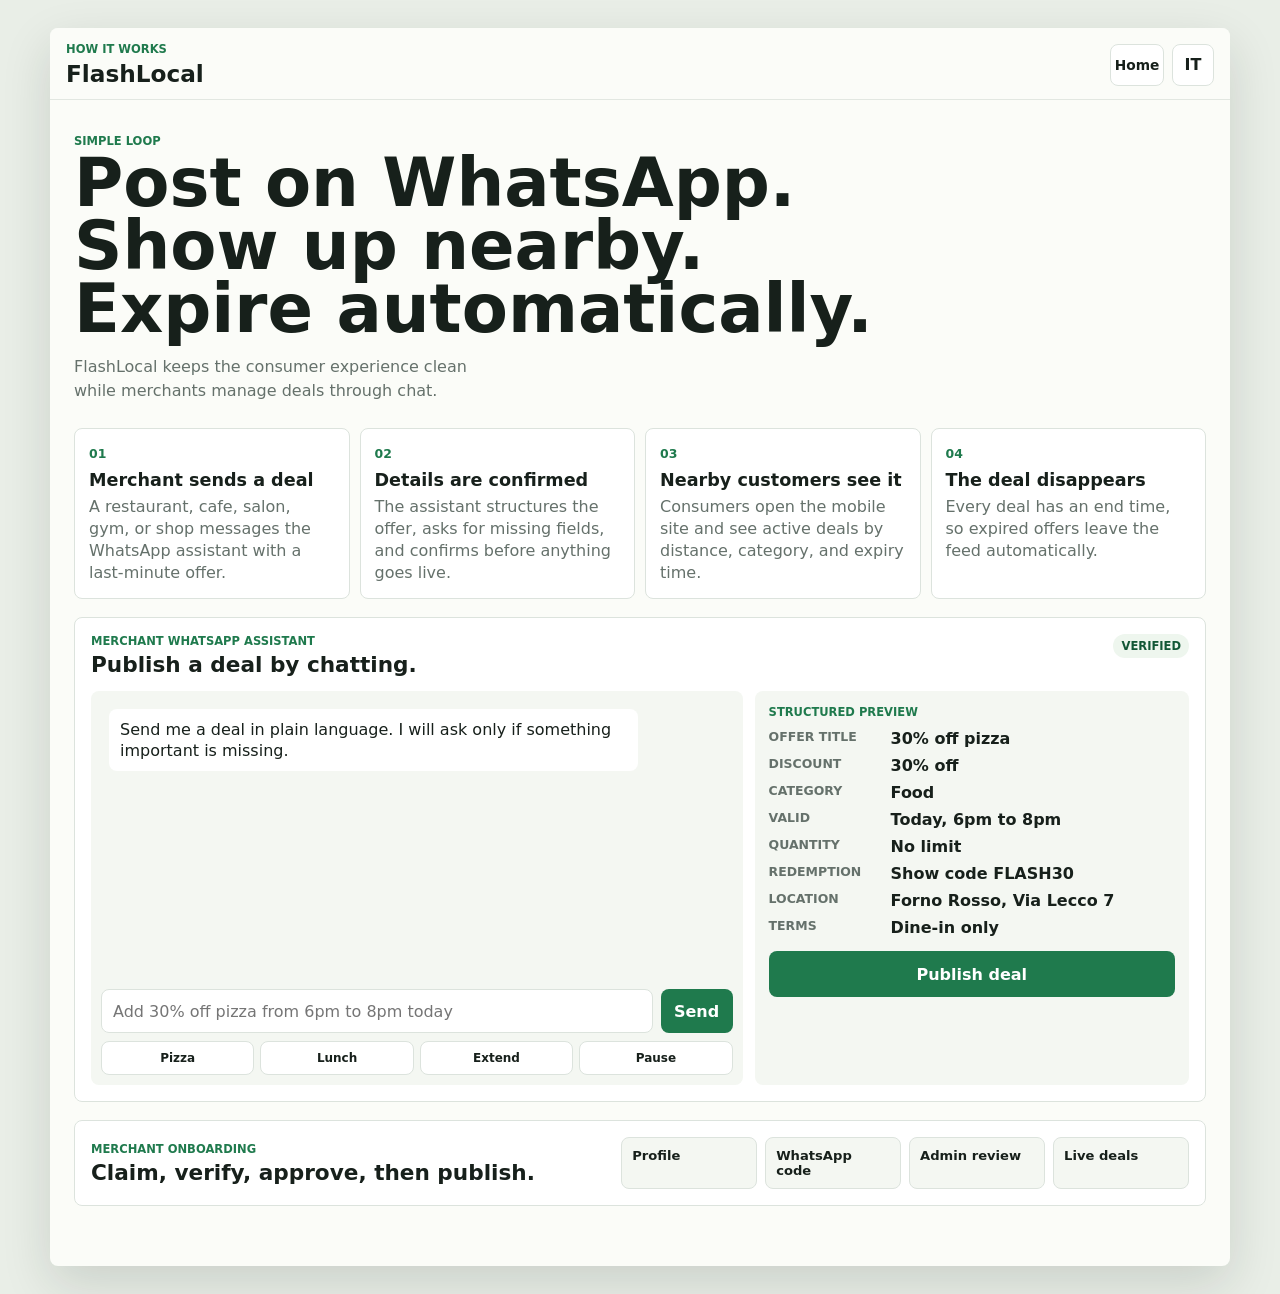
==== how-it-works.html @ dc5825e6 "feat: add how it works page" ====
<!doctype html>
<html lang="en">
  <head>
    <meta charset="UTF-8" />
    <meta name="viewport" content="width=device-width, initial-scale=1.0" />
    <title>How FlashLocal Works</title>
    <link rel="stylesheet" href="./styles.css" />
  </head>
  <body>
    <div class="app-shell">
      <header class="topbar">
        <div>
          <p class="eyebrow">How it works</p>
          <h1>FlashLocal</h1>
        </div>
        <div class="header-actions">
          <a class="nav-link" href="./index.html">Home</a>
          <button class="icon-button" id="languageToggle" aria-label="Switch language">IT</button>
        </div>
      </header>

      <main>
        <section class="how-hero">
          <p class="eyebrow">Simple loop</p>
          <h2>Post on WhatsApp. Show up nearby. Expire automatically.</h2>
          <p>FlashLocal keeps the consumer experience clean while merchants manage deals through chat.</p>
        </section>

        <section class="how-grid" aria-label="FlashLocal workflow">
          <article class="how-card">
            <span>01</span>
            <h3>Merchant sends a deal</h3>
            <p>A restaurant, cafe, salon, gym, or shop messages the WhatsApp assistant with a last-minute offer.</p>
          </article>
          <article class="how-card">
            <span>02</span>
            <h3>Details are confirmed</h3>
            <p>The assistant structures the offer, asks for missing fields, and confirms before anything goes live.</p>
          </article>
          <article class="how-card">
            <span>03</span>
            <h3>Nearby customers see it</h3>
            <p>Consumers open the mobile site and see active deals by distance, category, and expiry time.</p>
          </article>
          <article class="how-card">
            <span>04</span>
            <h3>The deal disappears</h3>
            <p>Every deal has an end time, so expired offers leave the feed automatically.</p>
          </article>
        </section>

        <section class="merchant-console" id="merchantConsole">
          <div class="section-heading">
            <div>
              <p class="eyebrow" data-i18n="merchantEyebrow">Merchant WhatsApp assistant</p>
              <h2 data-i18n="merchantTitle">Publish a deal by chatting.</h2>
            </div>
            <span class="verified-pill" data-i18n="verified">Verified</span>
          </div>

          <div class="merchant-grid">
            <div class="chat-panel">
              <div class="chat-window" id="chatWindow" aria-live="polite"></div>
              <form class="chat-form" id="chatForm">
                <input id="chatInput" autocomplete="off" data-i18n-placeholder="chatPlaceholder" placeholder="Add 30% off pizza from 6pm to 8pm today" />
                <button type="submit" data-i18n="send">Send</button>
              </form>
              <div class="quick-actions">
                <button data-message="Add 30% off pizza from 6pm to 8pm today">Pizza</button>
                <button data-message="We have 10 lunch menus left, 8 euro each until 3pm">Lunch</button>
                <button data-message="Extend the aperitivo deal until 9pm">Extend</button>
                <button data-message="Pause my current deal">Pause</button>
              </div>
            </div>

            <aside class="structured-card">
              <p class="eyebrow" data-i18n="structured">Structured preview</p>
              <dl id="dealPreview"></dl>
              <button id="publishDeal" data-i18n="publish">Publish deal</button>
            </aside>
          </div>
        </section>

        <section class="admin-strip">
          <div>
            <p class="eyebrow" data-i18n="adminEyebrow">Merchant onboarding</p>
            <h2 data-i18n="adminTitle">Claim, verify, approve, then publish.</h2>
          </div>
          <div class="steps">
            <span data-i18n="step1">Profile</span>
            <span data-i18n="step2">WhatsApp code</span>
            <span data-i18n="step3">Admin review</span>
            <span data-i18n="step4">Live deals</span>
          </div>
        </section>

      </main>
    </div>

    <script src="./app.js"></script>
  </body>
</html>
---- styles.css ----
:root {
  color-scheme: light;
  --ink: #17201b;
  --muted: #65716b;
  --line: #dce3dd;
  --paper: #fbfcf8;
  --surface: #ffffff;
  --green: #1f7a4d;
  --green-dark: #125736;
  --coral: #e9603f;
  --gold: #e3b23c;
  --blue: #2f6f9f;
  --rose: #b44768;
  --shadow: 0 18px 50px rgba(23, 32, 27, 0.14);
}

* {
  box-sizing: border-box;
}

body {
  margin: 0;
  min-height: 100vh;
  background: #e9eee7;
  color: var(--ink);
  font-family: Inter, ui-sans-serif, system-ui, -apple-system, BlinkMacSystemFont, "Segoe UI", sans-serif;
}

button,
input,
select,
.home-actions a,
.nav-link {
  font: inherit;
}

button {
  border: 0;
  cursor: pointer;
}

.app-shell {
  width: min(100%, 520px);
  min-height: 100vh;
  margin: 0 auto;
  background: var(--paper);
  box-shadow: var(--shadow);
}

main {
  padding: 0 16px 28px;
}

.topbar {
  position: sticky;
  top: 0;
  z-index: 10;
  display: flex;
  align-items: center;
  justify-content: space-between;
  padding: 14px 16px 12px;
  background: rgba(251, 252, 248, 0.92);
  border-bottom: 1px solid rgba(220, 227, 221, 0.8);
  backdrop-filter: blur(14px);
}

.topbar h1,
.launch-copy h2,
.hero-panel h2,
.merchant-console h2,
.admin-strip h2 {
  margin: 0;
  letter-spacing: 0;
}

.topbar h1 {
  font-size: 1.45rem;
}

.eyebrow {
  margin: 0 0 4px;
  color: var(--green);
  font-size: 0.72rem;
  font-weight: 800;
  letter-spacing: 0;
  text-transform: uppercase;
}

.header-actions {
  align-items: center;
  display: flex;
  gap: 8px;
}

.nav-link {
  display: grid;
  min-width: 54px;
  height: 42px;
  place-items: center;
  border: 1px solid var(--line);
  border-radius: 8px;
  background: var(--surface);
  color: var(--ink);
  font-size: 0.86rem;
  font-weight: 900;
  text-decoration: none;
}

.icon-button {
  display: grid;
  min-width: 42px;
  height: 42px;
  place-items: center;
  border: 1px solid var(--line);
  border-radius: 8px;
  background: var(--surface);
  color: var(--ink);
  font-weight: 800;
}

.location-band {
  display: flex;
  align-items: center;
  justify-content: space-between;
  gap: 12px;
  padding: 14px 0;
  color: var(--muted);
  font-size: 0.92rem;
}

.location-band div {
  display: flex;
  align-items: center;
  min-width: 0;
  gap: 8px;
}

.location-band button,
.chat-form button,
.structured-card button {
  border-radius: 8px;
  background: var(--green);
  color: white;
  font-weight: 800;
}

.location-band button {
  flex: 0 0 auto;
  padding: 9px 12px;
}

.status-dot {
  width: 9px;
  height: 9px;
  border-radius: 50%;
  background: var(--green);
  box-shadow: 0 0 0 5px rgba(31, 122, 77, 0.12);
}

.launch-home {
  display: grid;
  gap: 14px;
  padding: 22px 0 10px;
}

.launch-copy h2 {
  max-width: 14ch;
  font-size: clamp(2.55rem, 13vw, 4.4rem);
  line-height: 0.92;
}

.launch-copy p:not(.eyebrow) {
  max-width: 38ch;
  margin: 14px 0 0;
  color: var(--muted);
  line-height: 1.45;
}

.home-actions {
  display: grid;
  grid-template-columns: 1fr 1fr;
  gap: 10px;
  margin-top: 18px;
}

.home-actions button,
.home-actions a {
  display: grid;
  min-width: 0;
  height: 46px;
  place-items: center;
  border-radius: 8px;
  font-weight: 900;
  text-decoration: none;
}

.home-actions button:first-child {
  background: var(--green);
  color: white;
}

.home-actions a {
  border: 1px solid var(--line);
  background: var(--surface);
  color: var(--ink);
}

.launch-panel {
  display: grid;
  grid-template-columns: repeat(3, 1fr);
  overflow: hidden;
  border: 1px solid var(--line);
  border-radius: 8px;
  background: var(--surface);
}

.launch-panel div {
  min-width: 0;
  padding: 12px 10px;
}

.launch-panel div + div {
  border-left: 1px solid var(--line);
}

.launch-panel span {
  display: block;
  min-height: 28px;
  color: var(--muted);
  font-size: 0.72rem;
  font-weight: 800;
  line-height: 1.15;
  text-transform: uppercase;
}

.launch-panel strong {
  display: block;
  margin-top: 6px;
  font-size: 1rem;
  line-height: 1.05;
}

.hero-panel {
  display: grid;
  grid-template-columns: 1fr 104px;
  gap: 12px;
  min-height: 190px;
  padding: 18px;
  border-radius: 8px;
  overflow: hidden;
  color: white;
  background:
    linear-gradient(90deg, rgba(17, 55, 37, 0.96), rgba(17, 55, 37, 0.58)),
    url("https://images.unsplash.com/photo-1550966871-3ed3cdb5ed0c?auto=format&fit=crop&w=1100&q=80") center/cover;
}

.how-hero {
  padding: 34px 0 12px;
}

.how-hero h2 {
  max-width: 14ch;
  margin: 0;
  font-size: clamp(2.45rem, 12vw, 4.2rem);
  line-height: 0.94;
  letter-spacing: 0;
}

.how-hero p:not(.eyebrow),
.backend-note p:not(.eyebrow) {
  max-width: 40ch;
  margin: 14px 0 0;
  color: var(--muted);
  line-height: 1.45;
}

.how-grid {
  display: grid;
  gap: 10px;
  margin: 14px 0 18px;
}

.how-card {
  padding: 14px;
  border: 1px solid var(--line);
  border-radius: 8px;
  background: var(--surface);
}

.how-card span {
  color: var(--green);
  font-size: 0.78rem;
  font-weight: 900;
}

.how-card h3 {
  margin: 8px 0 6px;
  font-size: 1.1rem;
}

.how-card p {
  margin: 0;
  color: var(--muted);
  line-height: 1.38;
}

.backend-note {
  margin: 18px 0 28px;
  padding: 16px;
  border: 1px solid var(--line);
  border-radius: 8px;
  background: var(--surface);
}

.backend-note h2 {
  margin: 0;
  font-size: 1.35rem;
  letter-spacing: 0;
}

.hero-panel h2 {
  max-width: 12ch;
  font-size: clamp(2rem, 11vw, 3.5rem);
  line-height: 0.96;
}

.hero-panel p:not(.eyebrow) {
  max-width: 28ch;
  margin: 12px 0 0;
  color: rgba(255, 255, 255, 0.86);
  line-height: 1.35;
}

.hero-panel .eyebrow {
  color: #b7f0c9;
}

.hero-stat {
  align-self: end;
  padding: 12px;
  border: 1px solid rgba(255, 255, 255, 0.24);
  border-radius: 8px;
  background: rgba(255, 255, 255, 0.12);
}

.hero-stat strong {
  display: block;
  font-size: 2.2rem;
  line-height: 1;
}

.hero-stat span {
  color: rgba(255, 255, 255, 0.84);
  font-weight: 700;
}

.category-strip {
  display: flex;
  gap: 8px;
  padding: 16px 0 12px;
  overflow-x: auto;
  scrollbar-width: none;
}

.category-strip::-webkit-scrollbar {
  display: none;
}

.chip,
.segmented button,
.deal-actions button,
.quick-actions button {
  border: 1px solid var(--line);
  border-radius: 8px;
  background: var(--surface);
  color: var(--ink);
  font-weight: 800;
}

.chip {
  flex: 0 0 auto;
  padding: 10px 13px;
}

.chip.active {
  border-color: var(--green);
  background: #e0f2e7;
  color: var(--green-dark);
}

.controls-row {
  display: flex;
  align-items: center;
  justify-content: space-between;
  gap: 12px;
  margin-bottom: 12px;
}

.segmented {
  display: grid;
  grid-template-columns: 1fr 1fr;
  width: 148px;
  padding: 3px;
  border: 1px solid var(--line);
  border-radius: 8px;
  background: #edf3ed;
}

.segmented button {
  height: 36px;
  border: 0;
  background: transparent;
}

.segmented button.active {
  background: white;
  box-shadow: 0 3px 12px rgba(23, 32, 27, 0.1);
}

.select-label {
  display: flex;
  align-items: center;
  gap: 8px;
  color: var(--muted);
  font-size: 0.88rem;
  font-weight: 700;
}

select {
  max-width: 154px;
  height: 42px;
  border: 1px solid var(--line);
  border-radius: 8px;
  background: white;
  color: var(--ink);
  font-weight: 800;
}

.deal-list {
  display: grid;
  gap: 12px;
}

.deal-card {
  display: grid;
  grid-template-columns: 112px 1fr;
  min-height: 176px;
  overflow: hidden;
  border: 1px solid var(--line);
  border-radius: 8px;
  background: var(--surface);
}

.deal-card img {
  width: 100%;
  height: 100%;
  object-fit: cover;
}

.deal-body {
  min-width: 0;
  padding: 12px;
}

.deal-topline,
.deal-meta,
.deal-actions,
.section-heading {
  display: flex;
  align-items: center;
  justify-content: space-between;
  gap: 8px;
}

.category,
.discount,
.verified-pill {
  border-radius: 999px;
  padding: 5px 8px;
  background: #eef6ee;
  color: var(--green-dark);
  font-size: 0.72rem;
  font-weight: 900;
  text-transform: uppercase;
}

.distance,
.expires {
  color: var(--muted);
  font-size: 0.78rem;
  font-weight: 800;
}

.deal-card h3 {
  margin: 9px 0 3px;
  font-size: 1.08rem;
  line-height: 1.12;
}

.business,
.description {
  margin: 0;
}

.business {
  color: var(--ink);
  font-weight: 800;
}

.description {
  display: -webkit-box;
  margin-top: 6px;
  overflow: hidden;
  color: var(--muted);
  font-size: 0.88rem;
  line-height: 1.3;
  -webkit-line-clamp: 2;
  -webkit-box-orient: vertical;
}

.deal-meta {
  margin-top: 10px;
}

.deal-actions {
  margin-top: 10px;
}

.deal-actions button {
  min-width: 0;
  height: 36px;
  padding: 0 9px;
  font-size: 0.78rem;
}

.deal-actions .primary {
  background: var(--green);
  color: white;
}

.map-view {
  margin-top: 8px;
}

.map-canvas {
  position: relative;
  height: 430px;
  overflow: hidden;
  border: 1px solid var(--line);
  border-radius: 8px;
  background:
    linear-gradient(90deg, transparent 47%, rgba(47, 111, 159, 0.16) 47% 52%, transparent 52%),
    linear-gradient(0deg, transparent 50%, rgba(31, 122, 77, 0.11) 50% 55%, transparent 55%),
    #f2f5ef;
}

.map-canvas::before,
.map-canvas::after {
  content: "";
  position: absolute;
  inset: 15% -20%;
  border: 24px solid rgba(227, 178, 60, 0.2);
  border-radius: 50%;
  transform: rotate(-16deg);
}

.map-canvas::after {
  inset: 42% -8%;
  border-color: rgba(233, 96, 63, 0.14);
  transform: rotate(21deg);
}

.pin {
  position: absolute;
  z-index: 2;
  width: 158px;
  padding: 8px;
  border: 1px solid var(--line);
  border-radius: 8px;
  background: white;
  box-shadow: 0 10px 24px rgba(23, 32, 27, 0.16);
}

.pin::before {
  content: "";
  position: absolute;
  left: 16px;
  bottom: -8px;
  width: 14px;
  height: 14px;
  background: white;
  border-right: 1px solid var(--line);
  border-bottom: 1px solid var(--line);
  transform: rotate(45deg);
}

.pin strong {
  display: block;
  font-size: 0.82rem;
}

.pin span {
  color: var(--muted);
  font-size: 0.74rem;
  font-weight: 800;
}

.merchant-console,
.admin-strip {
  margin-top: 18px;
  padding: 16px;
  border: 1px solid var(--line);
  border-radius: 8px;
  background: var(--surface);
}

.section-heading {
  align-items: flex-start;
  margin-bottom: 14px;
}

.merchant-console h2,
.admin-strip h2 {
  font-size: 1.35rem;
}

.merchant-grid {
  display: grid;
  gap: 12px;
}

.chat-panel,
.structured-card {
  border-radius: 8px;
  background: #f4f7f2;
}

.chat-panel {
  padding: 10px;
}

.chat-window {
  display: flex;
  flex-direction: column;
  gap: 8px;
  height: 280px;
  overflow-y: auto;
  padding: 8px;
}

.bubble {
  max-width: 86%;
  padding: 10px 11px;
  border-radius: 8px;
  line-height: 1.32;
}

.bubble.ai {
  align-self: flex-start;
  background: white;
  color: var(--ink);
}

.bubble.merchant {
  align-self: flex-end;
  background: var(--green);
  color: white;
}

.chat-form {
  display: grid;
  grid-template-columns: 1fr 72px;
  gap: 8px;
  margin-top: 8px;
}

.chat-form input {
  min-width: 0;
  height: 44px;
  border: 1px solid var(--line);
  border-radius: 8px;
  padding: 0 11px;
}

.quick-actions {
  display: grid;
  grid-template-columns: repeat(4, 1fr);
  gap: 6px;
  margin-top: 8px;
}

.quick-actions button {
  height: 34px;
  font-size: 0.75rem;
}

.structured-card {
  padding: 14px;
}

.structured-card dl {
  display: grid;
  grid-template-columns: 112px 1fr;
  gap: 8px 10px;
  margin: 10px 0 14px;
}

.structured-card dt {
  color: var(--muted);
  font-size: 0.78rem;
  font-weight: 900;
  text-transform: uppercase;
}

.structured-card dd {
  margin: 0;
  font-weight: 800;
}

.structured-card button {
  width: 100%;
  height: 46px;
}

.admin-strip {
  display: grid;
  gap: 14px;
  margin-bottom: 28px;
}

.steps {
  display: grid;
  grid-template-columns: 1fr 1fr;
  gap: 8px;
}

.steps span {
  padding: 10px;
  border: 1px solid var(--line);
  border-radius: 8px;
  background: #f4f7f2;
  color: var(--ink);
  font-size: 0.82rem;
  font-weight: 900;
}

.hidden {
  display: none;
}

@media (min-width: 760px) {
  body {
    padding: 28px 0;
  }

  .app-shell {
    width: min(100%, 1180px);
    min-height: calc(100vh - 56px);
    border-radius: 8px;
    overflow: hidden;
  }

  main {
    padding: 0 24px 32px;
  }

  .launch-home {
    grid-template-columns: minmax(0, 1fr) 390px;
    align-items: end;
    padding-top: 38px;
  }

  .launch-copy h2 {
    max-width: 16ch;
  }

  .how-grid {
    grid-template-columns: repeat(4, minmax(0, 1fr));
  }

  .how-hero h2 {
    max-width: 18ch;
  }

  .hero-panel {
    grid-template-columns: 1fr 140px;
    min-height: 270px;
    padding: 28px;
  }

  .hero-panel h2 {
    max-width: 15ch;
  }

  .deal-list {
    grid-template-columns: repeat(2, minmax(0, 1fr));
  }

  .merchant-grid {
    grid-template-columns: 1.2fr 0.8fr;
  }

  .admin-strip {
    grid-template-columns: 1fr 1.1fr;
    align-items: center;
  }

  .steps {
    grid-template-columns: repeat(4, 1fr);
  }
}

@media (max-width: 380px) {
  .deal-card {
    grid-template-columns: 96px 1fr;
  }

  .deal-actions {
    flex-wrap: wrap;
  }

  .deal-actions button {
    flex: 1 1 70px;
  }
}
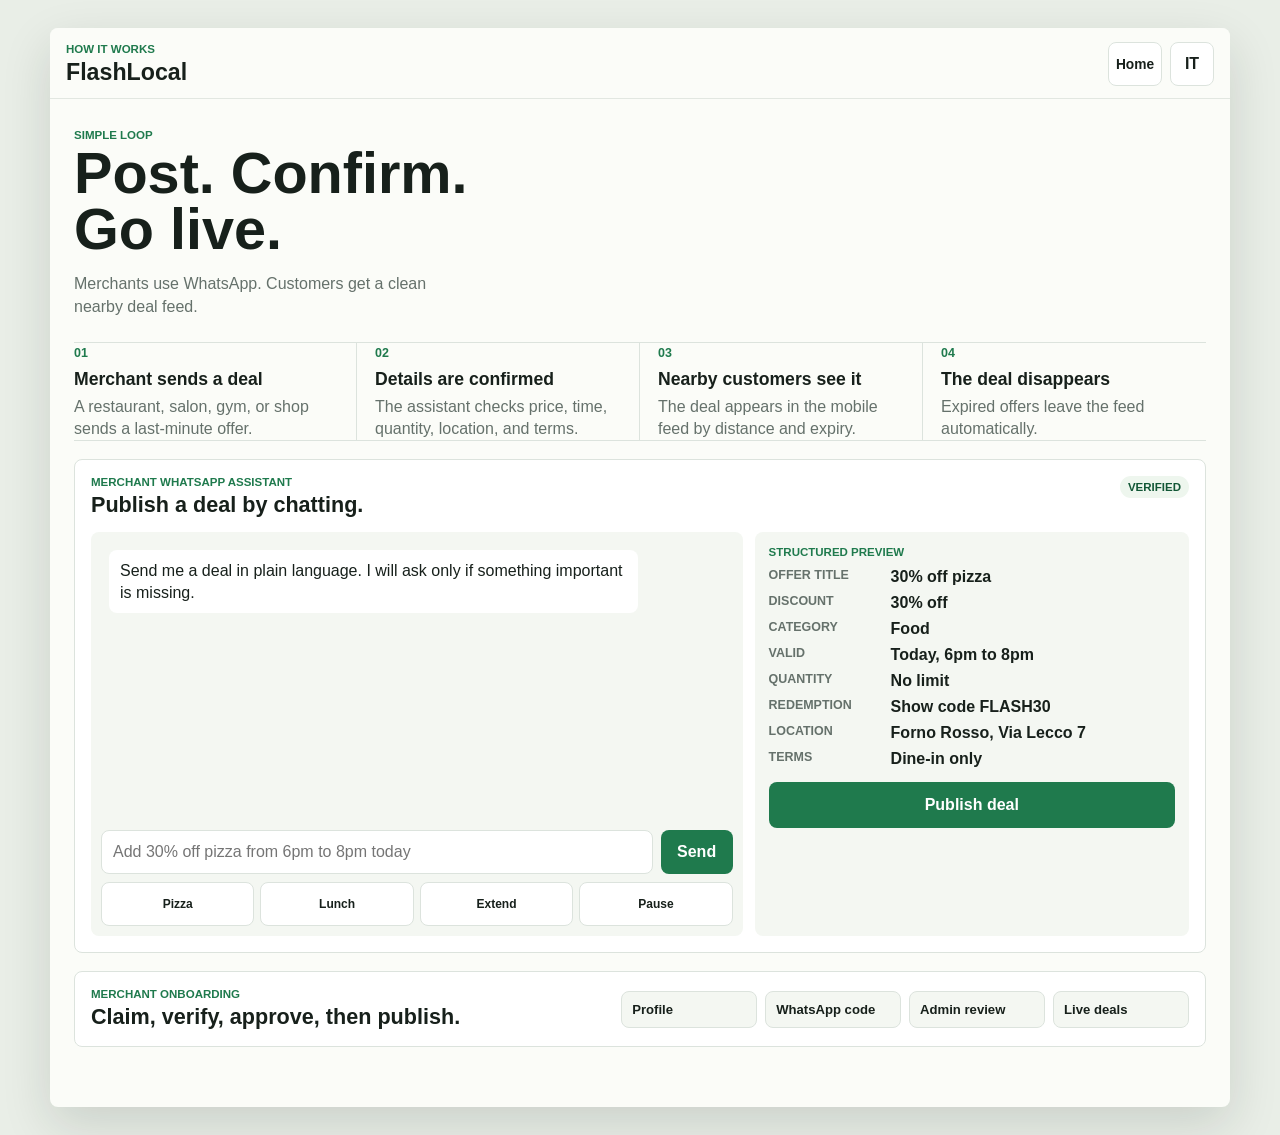
==== commit 07674125: "style: apply gstack design review fixes" ====
--- a/how-it-works.html
+++ b/how-it-works.html
@@ -10,7 +10,7 @@
     <div class="app-shell">
       <header class="topbar">
         <div>
-          <p class="eyebrow">How it works</p>
+          <p class="eyebrow" data-i18n="infoEyebrow">How it works</p>
           <h1>FlashLocal</h1>
         </div>
         <div class="header-actions">
@@ -21,31 +21,31 @@
 
       <main>
         <section class="how-hero">
-          <p class="eyebrow">Simple loop</p>
-          <h2>Post on WhatsApp. Show up nearby. Expire automatically.</h2>
-          <p>FlashLocal keeps the consumer experience clean while merchants manage deals through chat.</p>
+          <p class="eyebrow" data-i18n="simpleLoop">Simple loop</p>
+          <h2 data-i18n="howTitle">Post. Confirm. Go live.</h2>
+          <p data-i18n="howCopy">Merchants use WhatsApp. Customers get a clean nearby deal feed.</p>
         </section>
 
         <section class="how-grid" aria-label="FlashLocal workflow">
           <article class="how-card">
             <span>01</span>
-            <h3>Merchant sends a deal</h3>
-            <p>A restaurant, cafe, salon, gym, or shop messages the WhatsApp assistant with a last-minute offer.</p>
+            <h3 data-i18n="howStep1Title">Merchant sends a deal</h3>
+            <p data-i18n="howStep1Copy">A restaurant, salon, gym, or shop sends a last-minute offer.</p>
           </article>
           <article class="how-card">
             <span>02</span>
-            <h3>Details are confirmed</h3>
-            <p>The assistant structures the offer, asks for missing fields, and confirms before anything goes live.</p>
+            <h3 data-i18n="howStep2Title">Details are confirmed</h3>
+            <p data-i18n="howStep2Copy">The assistant checks price, time, quantity, location, and terms.</p>
           </article>
           <article class="how-card">
             <span>03</span>
-            <h3>Nearby customers see it</h3>
-            <p>Consumers open the mobile site and see active deals by distance, category, and expiry time.</p>
+            <h3 data-i18n="howStep3Title">Nearby customers see it</h3>
+            <p data-i18n="howStep3Copy">The deal appears in the mobile feed by distance and expiry.</p>
           </article>
           <article class="how-card">
             <span>04</span>
-            <h3>The deal disappears</h3>
-            <p>Every deal has an end time, so expired offers leave the feed automatically.</p>
+            <h3 data-i18n="howStep4Title">The deal disappears</h3>
+            <p data-i18n="howStep4Copy">Expired offers leave the feed automatically.</p>
           </article>
         </section>
 
--- a/styles.css
+++ b/styles.css
@@ -23,7 +23,7 @@
   min-height: 100vh;
   background: #e9eee7;
   color: var(--ink);
-  font-family: Inter, ui-sans-serif, system-ui, -apple-system, BlinkMacSystemFont, "Segoe UI", sans-serif;
+  font-family: "Trebuchet MS", "Avenir Next", sans-serif;
 }
 
 button,
@@ -37,6 +37,40 @@
 button {
   border: 0;
   cursor: pointer;
+}
+
+button,
+a,
+select,
+input {
+  transition:
+    border-color 160ms ease,
+    background-color 160ms ease,
+    box-shadow 160ms ease,
+    color 160ms ease,
+    transform 160ms ease;
+}
+
+button:hover,
+.home-actions a:hover,
+.nav-link:hover {
+  border-color: rgba(31, 122, 77, 0.38);
+  box-shadow: 0 8px 18px rgba(23, 32, 27, 0.08);
+  transform: translateY(-1px);
+}
+
+button:active,
+.home-actions a:active,
+.nav-link:active {
+  transform: translateY(0);
+}
+
+button:focus-visible,
+a:focus-visible,
+select:focus-visible,
+input:focus-visible {
+  outline: 3px solid rgba(31, 122, 77, 0.28);
+  outline-offset: 2px;
 }
 
 .app-shell {
@@ -73,6 +107,17 @@
   letter-spacing: 0;
 }
 
+.topbar h1,
+.launch-copy h2,
+.how-hero h2,
+.hero-panel h2,
+.merchant-console h2,
+.admin-strip h2,
+.deal-card h3,
+.how-card h3 {
+  font-family: "Avenir Next", "Trebuchet MS", sans-serif;
+}
+
 .topbar h1 {
   font-size: 1.45rem;
 }
@@ -95,7 +140,7 @@
 .nav-link {
   display: grid;
   min-width: 54px;
-  height: 42px;
+  min-height: 44px;
   place-items: center;
   border: 1px solid var(--line);
   border-radius: 8px;
@@ -108,8 +153,8 @@
 
 .icon-button {
   display: grid;
-  min-width: 42px;
-  height: 42px;
+  min-width: 44px;
+  min-height: 44px;
   place-items: center;
   border: 1px solid var(--line);
   border-radius: 8px;
@@ -146,6 +191,7 @@
 
 .location-band button {
   flex: 0 0 auto;
+  min-height: 44px;
   padding: 9px 12px;
 }
 
@@ -160,13 +206,14 @@
 .launch-home {
   display: grid;
   gap: 14px;
-  padding: 22px 0 10px;
+  padding: 22px 0 6px;
 }
 
 .launch-copy h2 {
-  max-width: 14ch;
-  font-size: clamp(2.55rem, 13vw, 4.4rem);
-  line-height: 0.92;
+  max-width: 12ch;
+  font-size: clamp(2.35rem, 11vw, 4.05rem);
+  line-height: 0.94;
+  text-wrap: balance;
 }
 
 .launch-copy p:not(.eyebrow) {
@@ -187,11 +234,39 @@
 .home-actions a {
   display: grid;
   min-width: 0;
-  height: 46px;
+  min-height: 48px;
   place-items: center;
   border-radius: 8px;
   font-weight: 900;
   text-decoration: none;
+}
+
+.launch-proof {
+  display: grid;
+  align-content: end;
+  gap: 6px;
+  padding: 14px;
+  border: 1px solid var(--line);
+  border-radius: 8px;
+  background: #f1f6ef;
+}
+
+.launch-proof span {
+  color: var(--green);
+  font-size: 0.78rem;
+  font-weight: 900;
+  text-transform: uppercase;
+}
+
+.launch-proof strong {
+  display: block;
+  font-size: 1.45rem;
+  line-height: 1.05;
+}
+
+.launch-proof small {
+  color: var(--muted);
+  font-weight: 700;
 }
 
 .home-actions button:first-child {
@@ -255,15 +330,16 @@
 }
 
 .how-hero {
-  padding: 34px 0 12px;
+  padding: 30px 0 8px;
 }
 
 .how-hero h2 {
-  max-width: 14ch;
+  max-width: 15ch;
   margin: 0;
-  font-size: clamp(2.45rem, 12vw, 4.2rem);
-  line-height: 0.94;
+  font-size: clamp(1.85rem, 8.8vw, 3.6rem);
+  line-height: 0.98;
   letter-spacing: 0;
+  text-wrap: balance;
 }
 
 .how-hero p:not(.eyebrow),
@@ -276,15 +352,20 @@
 
 .how-grid {
   display: grid;
-  gap: 10px;
-  margin: 14px 0 18px;
+  gap: 0;
+  margin: 16px 0 18px;
+  border-top: 1px solid var(--line);
+  border-bottom: 1px solid var(--line);
 }
 
 .how-card {
-  padding: 14px;
-  border: 1px solid var(--line);
-  border-radius: 8px;
-  background: var(--surface);
+  padding: 14px 0;
+  border-bottom: 1px solid var(--line);
+  background: transparent;
+}
+
+.how-card:last-child {
+  border-bottom: 0;
 }
 
 .how-card span {
@@ -379,6 +460,7 @@
 
 .chip {
   flex: 0 0 auto;
+  min-height: 44px;
   padding: 10px 13px;
 }
 
@@ -407,7 +489,7 @@
 }
 
 .segmented button {
-  height: 36px;
+  min-height: 44px;
   border: 0;
   background: transparent;
 }
@@ -528,7 +610,7 @@
 
 .deal-actions button {
   min-width: 0;
-  height: 36px;
+  min-height: 44px;
   padding: 0 9px;
   font-size: 0.78rem;
 }
@@ -690,7 +772,7 @@
 }
 
 .quick-actions button {
-  height: 34px;
+  min-height: 44px;
   font-size: 0.75rem;
 }
 
@@ -765,17 +847,32 @@
   }
 
   .launch-home {
-    grid-template-columns: minmax(0, 1fr) 390px;
+    grid-template-columns: minmax(0, 1fr) 240px;
     align-items: end;
     padding-top: 38px;
   }
 
   .launch-copy h2 {
-    max-width: 16ch;
+    max-width: 22ch;
   }
 
   .how-grid {
     grid-template-columns: repeat(4, minmax(0, 1fr));
+  }
+
+  .how-card {
+    padding: 0 18px;
+    border-right: 1px solid var(--line);
+    border-bottom: 0;
+  }
+
+  .how-card:first-child {
+    padding-left: 0;
+  }
+
+  .how-card:last-child {
+    padding-right: 0;
+    border-right: 0;
   }
 
   .how-hero h2 {
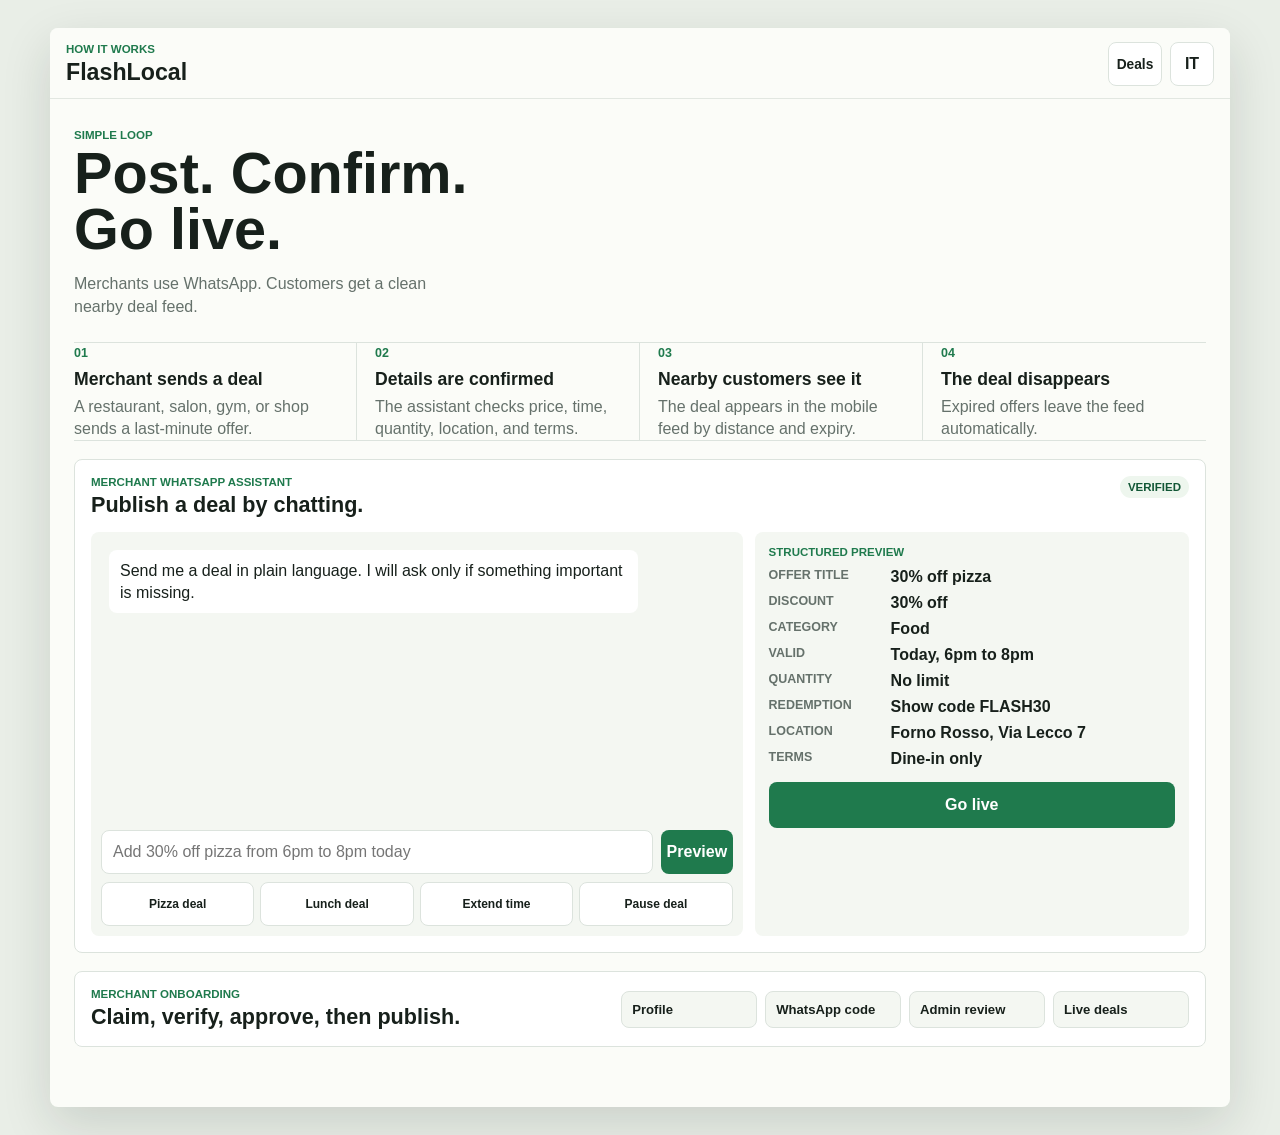
==== commit e4553516: "copy: refine buttons and expand docs" ====
--- a/how-it-works.html
+++ b/how-it-works.html
@@ -14,7 +14,7 @@
           <h1>FlashLocal</h1>
         </div>
         <div class="header-actions">
-          <a class="nav-link" href="./index.html">Home</a>
+          <a class="nav-link" href="./index.html" data-i18n="dealsNav">Deals</a>
           <button class="icon-button" id="languageToggle" aria-label="Switch language">IT</button>
         </div>
       </header>
@@ -66,10 +66,10 @@
                 <button type="submit" data-i18n="send">Send</button>
               </form>
               <div class="quick-actions">
-                <button data-message="Add 30% off pizza from 6pm to 8pm today">Pizza</button>
-                <button data-message="We have 10 lunch menus left, 8 euro each until 3pm">Lunch</button>
-                <button data-message="Extend the aperitivo deal until 9pm">Extend</button>
-                <button data-message="Pause my current deal">Pause</button>
+                <button data-i18n="quickPizza" data-message="Add 30% off pizza from 6pm to 8pm today">Pizza</button>
+                <button data-i18n="quickLunch" data-message="We have 10 lunch menus left, 8 euro each until 3pm">Lunch</button>
+                <button data-i18n="quickExtend" data-message="Extend the aperitivo deal until 9pm">Extend</button>
+                <button data-i18n="quickPause" data-message="Pause my current deal">Pause</button>
               </div>
             </div>
 
